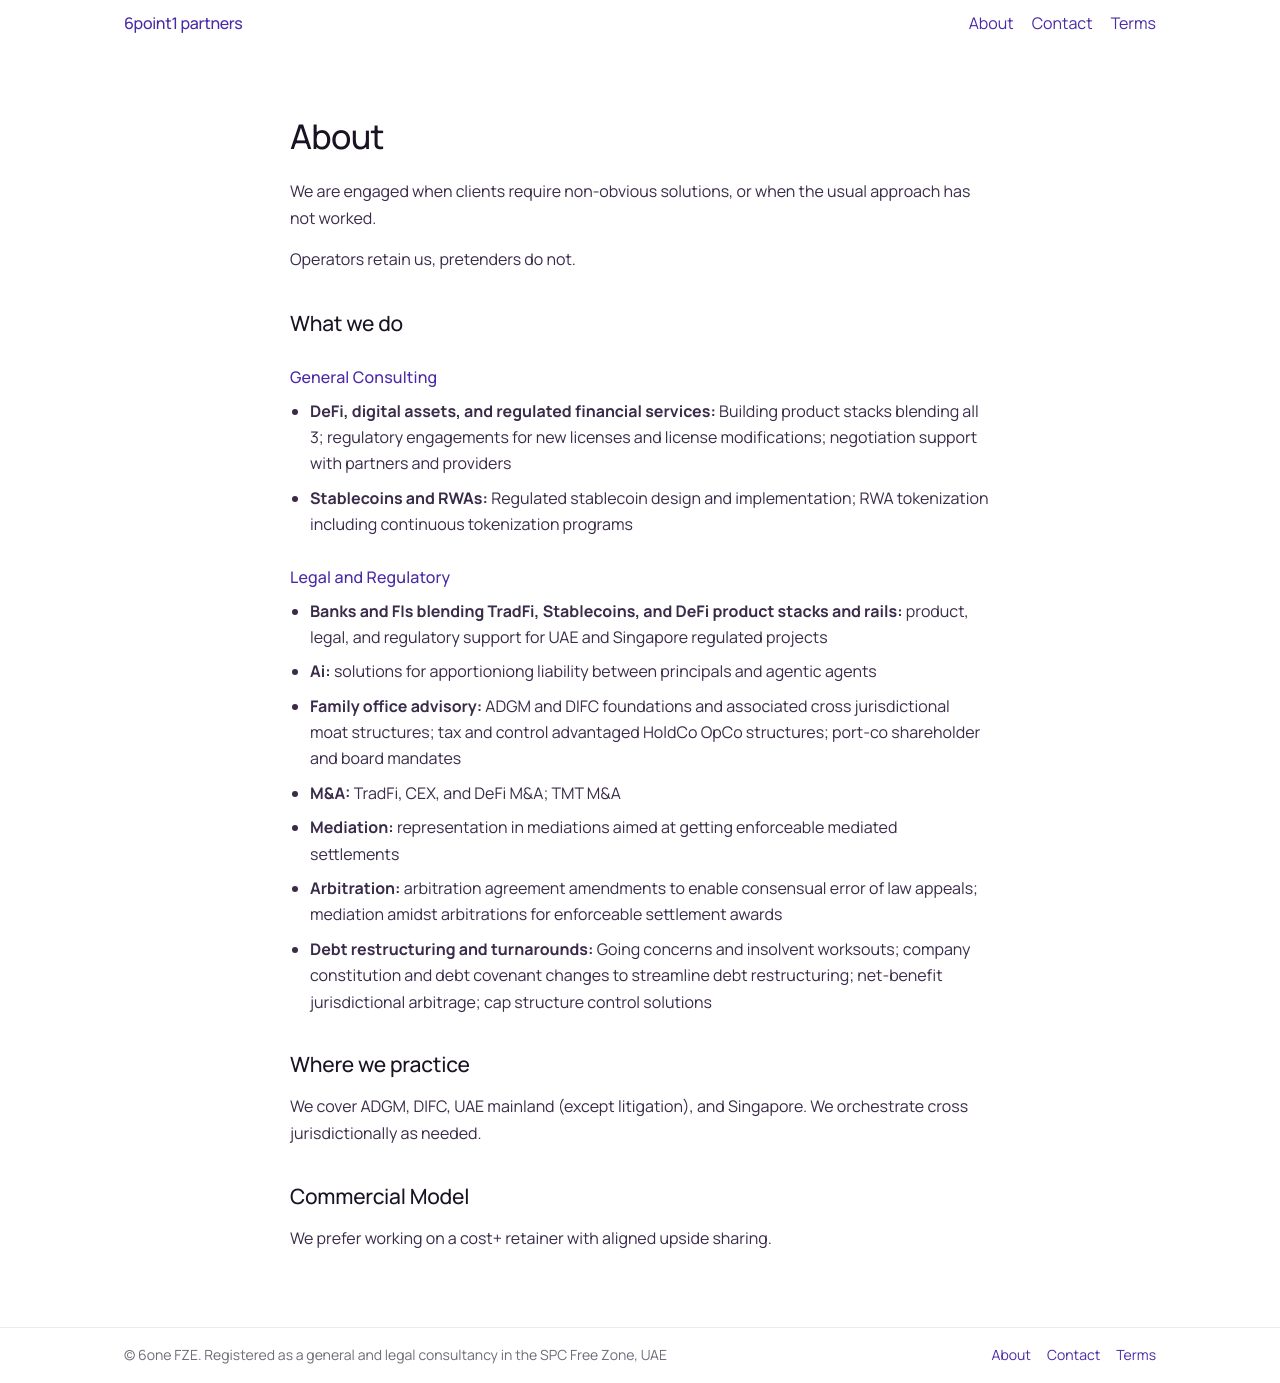
==== about.html @ 3da4a1e4 "Refactor service descriptions for clarity and emphasis Enhanced clarity and emphasis in service desc" ====
<!-- about.html -->
<!doctype html>
<html lang="en">

<head>
  <meta charset="utf-8" />
  <meta name="viewport" content="width=device-width, initial-scale=1" />
  <title>About — 6point1 partners</title>
  <meta name="description" content="About 6point1 partners" />
  <link rel="preconnect" href="https://fonts.googleapis.com">
  <link rel="preconnect" href="https://fonts.gstatic.com" crossorigin>
  <link href="https://fonts.googleapis.com/css2?family=Manrope:wght@400;500&display=swap" rel="stylesheet">
  <link rel="stylesheet" href="styles.css" />
</head>

<body>
  <div class="page">
    <header class="wrap topbar" aria-label="Header">
      <div class="brand"><a href="index.html">6point1 partners</a></div>
      <nav class="nav" aria-label="Navigation">
        <a href="about.html" aria-current="page">About</a>
        <a href="contact.html">Contact</a>
        <a href="terms.html">Terms</a>
      </nav>
    </header>

    <main class="wrap reading" aria-label="About">
      <div class="reading-inner">
        <h1 class="h1">About</h1>

        <p class="p">We are engaged when clients require non-obvious solutions, or when the usual approach has not
          worked.</p>
        <p class="p">Operators retain us, pretenders do not. </p>

        <h2 class="h1-section">What we do</h2>

        <h3 class="h2">General Consulting</h3>
        <ul class="ul">
          <li><b>DeFi, digital assets, and regulated financial services:</b> Building product stacks blending all 3; regulatory engagements for new licenses and license modifications; negotiation support with partners and providers</li>
          
          <li><b>Stablecoins and RWAs:</b> Regulated stablecoin design and implementation; RWA tokenization including continuous tokenization programs</li>
        </ul>

        <h3 class="h2">Legal and Regulatory</h3>
        <ul class="ul">
          <li><b>Banks and FIs blending TradFi, Stablecoins, and DeFi product stacks and rails:</b> product, legal, and regulatory support for UAE and Singapore regulated projects</li>
          
          <li><b>Ai:</b> solutions for apportioniong liability between principals and agentic agents</li>
          
          <li><b>Family office advisory:</b> ADGM and DIFC foundations and associated cross jurisdictional moat structures; tax and control advantaged HoldCo OpCo structures;
            port-co shareholder and board mandates</li>
          
          <li><b>M&A:</b> TradFi, CEX, and DeFi M&A; TMT M&A</li>
          
          <li><b>Mediation:</b> representation in mediations aimed at getting enforceable mediated settlements</li>
          
          <li><b>Arbitration:</b> arbitration agreement amendments to enable consensual error of law appeals; mediation amidst arbitrations for enforceable settlement awards</li>   
          
          <li><b>Debt restructuring and turnarounds:</b> Going concerns and insolvent worksouts; company constitution and debt covenant changes to streamline debt restructuring; net-benefit jurisdictional arbitrage; cap structure control solutions</li>
        </ul>

        <h2 class="h1-section">Where we practice</h2>
        <p class="p">We cover ADGM, DIFC, UAE mainland (except litigation), and Singapore. We orchestrate cross jurisdictionally as needed.</p>
        
        <h2 class="h1-section">Commercial Model</h2>
        <p class="p">We prefer working on a cost+ retainer with aligned upside sharing.</p>
      </div>
    </main>

    <footer class="footer" aria-label="Footer">
      <div class="footer-inner">
        <div class="footer-left">© 6one FZE. Registered as a general and legal consultancy in the SPC Free Zone, UAE</div>
        <div class="footer-right">
          <a href="about.html" aria-current="page">About</a>
          <a href="contact.html">Contact</a>
          <a href="terms.html">Terms</a>
        </div>
      </div>
    </footer>
  </div>
</body>

</html>
---- styles.css ----
/* styles.css */
/* 6point1 — locked system: no containers, no shadows, no noise */

:root {
  --bg-1: #ffffff;
  /* white */
  --bg-2: #ffffff;
  /* white */
  --bg-3: #ffffff;
  /* white */
  --text: #1a1324;
  /* deep violet-charcoal */
  --muted: #3a2b4a;
  /* slightly lighter */
  --brand: #4b2aa6;
  /* closer to Kraken purple */
  --line: rgba(75, 42, 166, 0.35);
  --link: var(--brand);
  --link-hover: var(--brand);
  --max: 1080px;
  --read: 700px;
}

* {
  box-sizing: border-box;
}

html,
body {
  height: 100%;
}

body {
  margin: 0;
  font-family: "Manrope", ui-sans-serif, system-ui, -apple-system, "Segoe UI", Roboto, Helvetica, Arial, "Apple Color Emoji", "Segoe UI Emoji";
  font-weight: 400;
  color: var(--text);
  background: linear-gradient(180deg, var(--bg-1) 0%, var(--bg-2) 52%, var(--bg-3) 100%);
  text-rendering: geometricPrecision;
  -webkit-font-smoothing: antialiased;
  -moz-osx-font-smoothing: grayscale;
}

a {
  color: var(--link);
  text-decoration: none;
  text-underline-offset: 4px;
}

a:hover {
  color: var(--link-hover);
  text-decoration: underline;
}

a:focus-visible {
  outline: 2px solid rgba(75, 42, 166, 0.35);
  outline-offset: 3px;
  border-radius: 6px;
}

.page {
  min-height: 100vh;
  display: flex;
  flex-direction: column;
}

.wrap {
  width: 100%;
  max-width: var(--max);
  margin: 0 auto;
  padding: 36px 24px;
}

/* Top bar for inner pages */
.topbar {
  display: flex;
  align-items: baseline;
  justify-content: space-between;
  gap: 18px;
  padding-top: 12px;
}

.brand {
  font-weight: 500;
  letter-spacing: -0.02em;
  color: var(--brand);
}

.brand a {
  color: var(--brand);
  text-decoration: none;
}

.brand a:hover {
  text-decoration: none;
}

.nav {
  display: flex;
  gap: 18px;
  align-items: baseline;
  justify-content: flex-end;
  flex-wrap: wrap;
}

.nav a {
  font-weight: 400;
}

main {
  flex: 1;
}

/* Homepage centered composition */
.hero {
  flex: 1;
  display: grid;
  place-items: center;
  padding: 56px 0 40px;
}

.hero-inner {
  text-align: center;
  width: 100%;
  max-width: 880px;
  padding: 0 12px;
}

.wordmark {
  font-size: clamp(54px, 7vw, 86px);
  line-height: 1.02;
  letter-spacing: -0.035em;
  font-weight: 500;
  color: var(--brand);
  margin: 0 0 18px 0;
}

.tag1 {
  font-size: clamp(18px, 2.1vw, 22px);
  line-height: 1.25;
  font-weight: 500;
  /* slight emphasis per micro-adjustment */
  color: var(--text);
  margin: 0 0 14px 0;
}

.divider {
  width: min(220px, 44vw);
  height: 1px;
  background: var(--line);
  margin: 0 auto 18px;
}

.tag2 {
  font-size: clamp(16px, 2.0vw, 20px);
  line-height: 1.5;
  font-weight: 400;
  color: var(--muted);
  margin: 0;
  max-width: 44ch;
  margin-left: auto;
  margin-right: auto;
}

.hero-links {
  margin-top: 30px;
  display: inline-flex;
  gap: 18px;
  align-items: center;
  justify-content: center;
  flex-wrap: wrap;
}

.hero-links a {
  font-size: 16px;
  font-weight: 400;
}

/* Reading pages */
.reading {
  padding: 44px 0 60px;
}

.reading-inner {
  max-width: var(--read);
  margin: 0 auto;
}

.h1 {
  font-size: clamp(26px, 3.2vw, 34px);
  font-weight: 500;
  letter-spacing: -0.02em;
  margin: 0 0 18px 0;
  color: var(--text);
}

.h1-section {
  font-size: clamp(18px, 2.0vw, 21px);
  font-weight: 500;
  letter-spacing: -0.01em;
  margin: 36px 0 14px 0;
  color: var(--text);
}

.h2 {
  font-size: 16px;
  font-weight: 500;
  letter-spacing: 0.01em;
  margin: 28px 0 10px;
  color: var(--brand);
}

.p {
  margin: 0 0 14px 0;
  font-size: 16px;
  line-height: 1.7;
  color: var(--muted);
}

.ul {
  margin: 10px 0 16px 20px;
  padding: 0;
  color: var(--muted);
}

.ul li {
  margin: 8px 0;
  line-height: 1.65;
}

/* Footer */
.footer {
  width: 100%;
  border-top: 1px solid rgba(36, 27, 47, 0.08);
  padding: 18px 0;
}

.footer-inner {
  width: 100%;
  max-width: var(--max);
  margin: 0 auto;
  padding: 0 24px;
  display: flex;
  align-items: baseline;
  justify-content: space-between;
  gap: 16px;
  flex-wrap: wrap;
}

.footer-left {
  font-size: 14px;
  color: rgba(36, 27, 47, 0.65);
}

.footer-right {
  display: flex;
  gap: 16px;
  flex-wrap: wrap;
}

.footer-right a {
  font-size: 14px;
}

/* Small screens */
@media (max-width: 520px) {
  .wrap {
    padding: 28px 18px;
  }

  .topbar {
    flex-direction: column;
    align-items: flex-start;
    gap: 10px;
  }

  .nav {
    justify-content: flex-start;
  }

  .hero {
    padding: 44px 0 28px;
  }

  .hero-links {
    gap: 14px;
  }
}
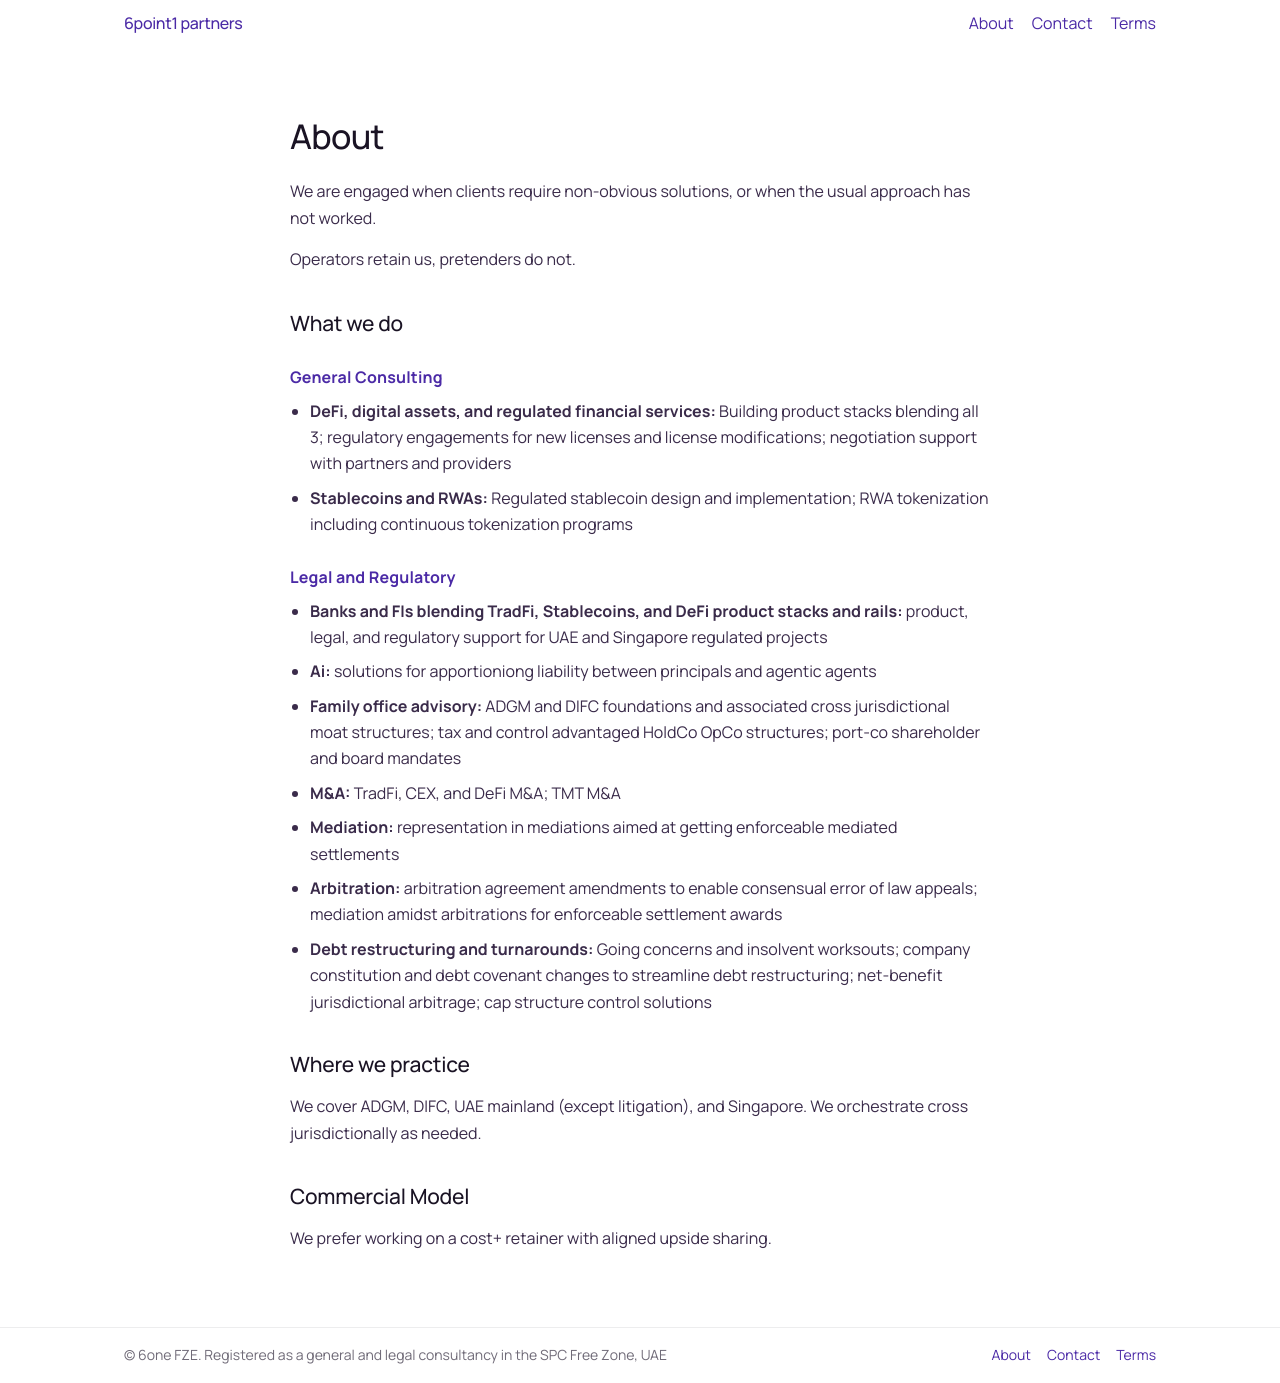
==== commit 1268223e: "Bold section titles in about.html" ====
--- a/about.html
+++ b/about.html
@@ -34,14 +34,14 @@
 
         <h2 class="h1-section">What we do</h2>
 
-        <h3 class="h2">General Consulting</h3>
+        <h3 class="h2"><b>General Consulting</b></h3>
         <ul class="ul">
           <li><b>DeFi, digital assets, and regulated financial services:</b> Building product stacks blending all 3; regulatory engagements for new licenses and license modifications; negotiation support with partners and providers</li>
           
           <li><b>Stablecoins and RWAs:</b> Regulated stablecoin design and implementation; RWA tokenization including continuous tokenization programs</li>
         </ul>
 
-        <h3 class="h2">Legal and Regulatory</h3>
+        <h3 class="h2"><b>Legal and Regulatory</b></h3>
         <ul class="ul">
           <li><b>Banks and FIs blending TradFi, Stablecoins, and DeFi product stacks and rails:</b> product, legal, and regulatory support for UAE and Singapore regulated projects</li>
           
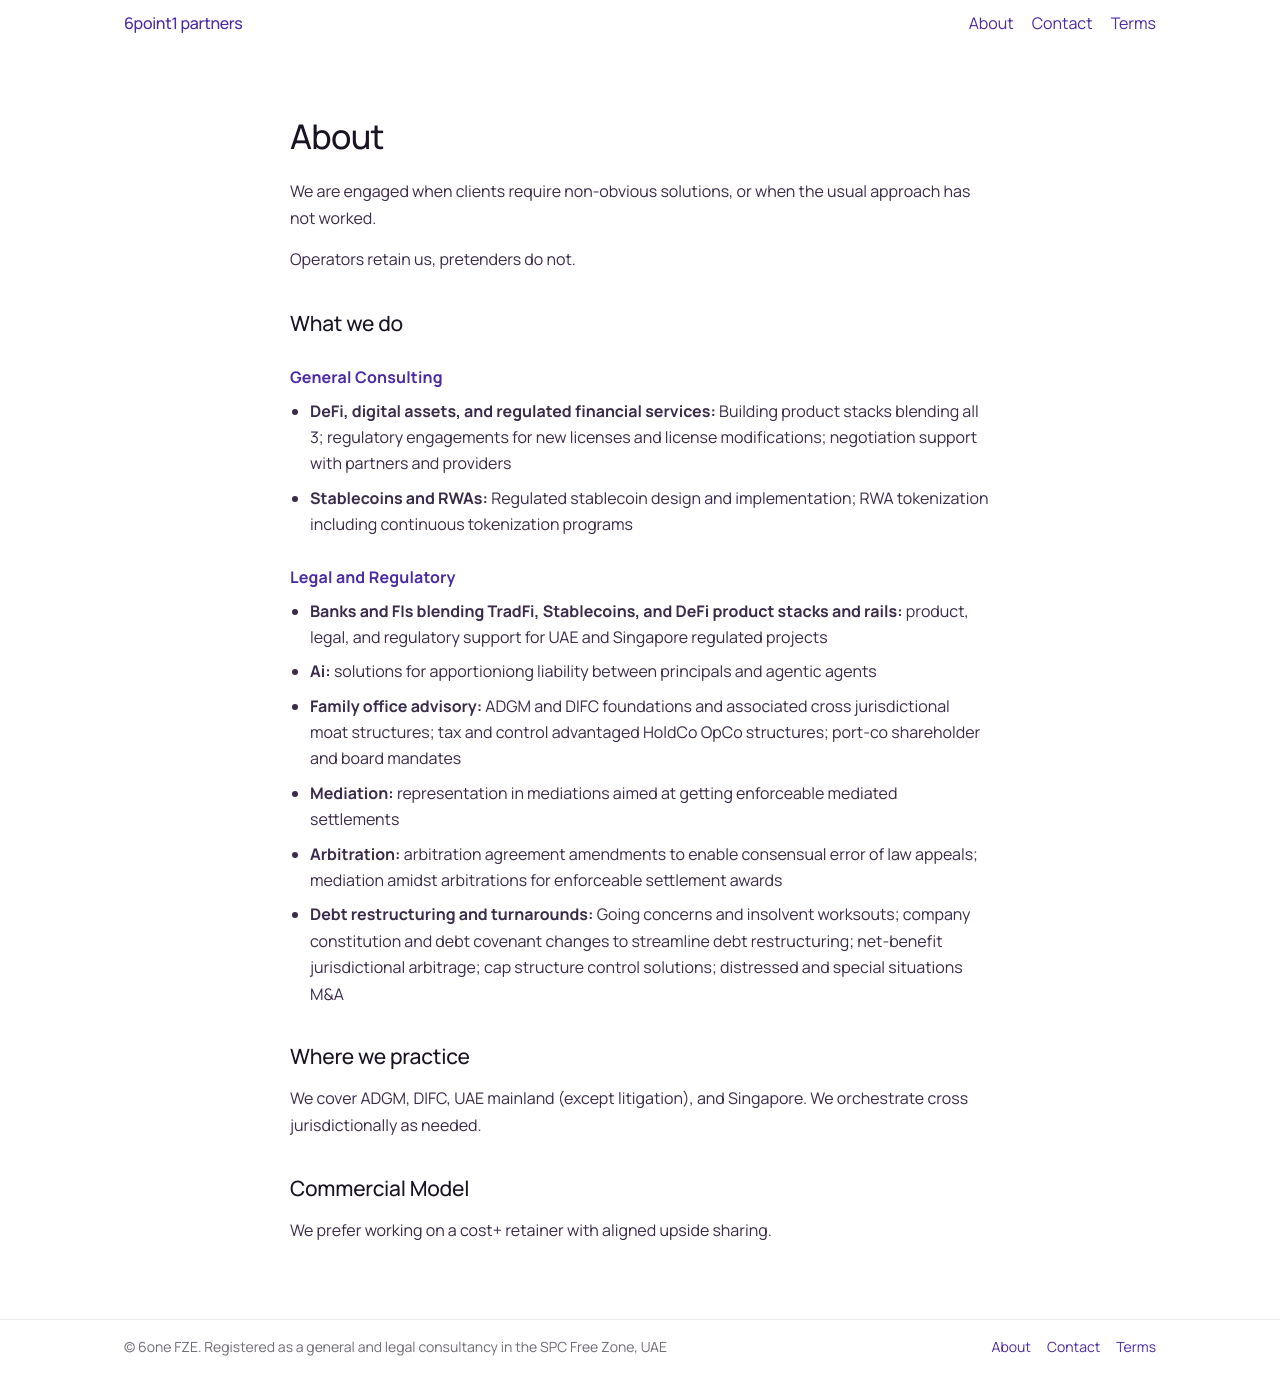
==== commit 13143ddc: "Enhance debt restructuring section with M&A details and delete M&A standalone section Added 'distres" ====
--- a/about.html
+++ b/about.html
@@ -50,13 +50,11 @@
           <li><b>Family office advisory:</b> ADGM and DIFC foundations and associated cross jurisdictional moat structures; tax and control advantaged HoldCo OpCo structures;
             port-co shareholder and board mandates</li>
           
-          <li><b>M&A:</b> TradFi, CEX, and DeFi M&A; TMT M&A</li>
-          
           <li><b>Mediation:</b> representation in mediations aimed at getting enforceable mediated settlements</li>
           
           <li><b>Arbitration:</b> arbitration agreement amendments to enable consensual error of law appeals; mediation amidst arbitrations for enforceable settlement awards</li>   
           
-          <li><b>Debt restructuring and turnarounds:</b> Going concerns and insolvent worksouts; company constitution and debt covenant changes to streamline debt restructuring; net-benefit jurisdictional arbitrage; cap structure control solutions</li>
+          <li><b>Debt restructuring and turnarounds:</b> Going concerns and insolvent worksouts; company constitution and debt covenant changes to streamline debt restructuring; net-benefit jurisdictional arbitrage; cap structure control solutions; distressed and special situations M&A</li>
         </ul>
 
         <h2 class="h1-section">Where we practice</h2>
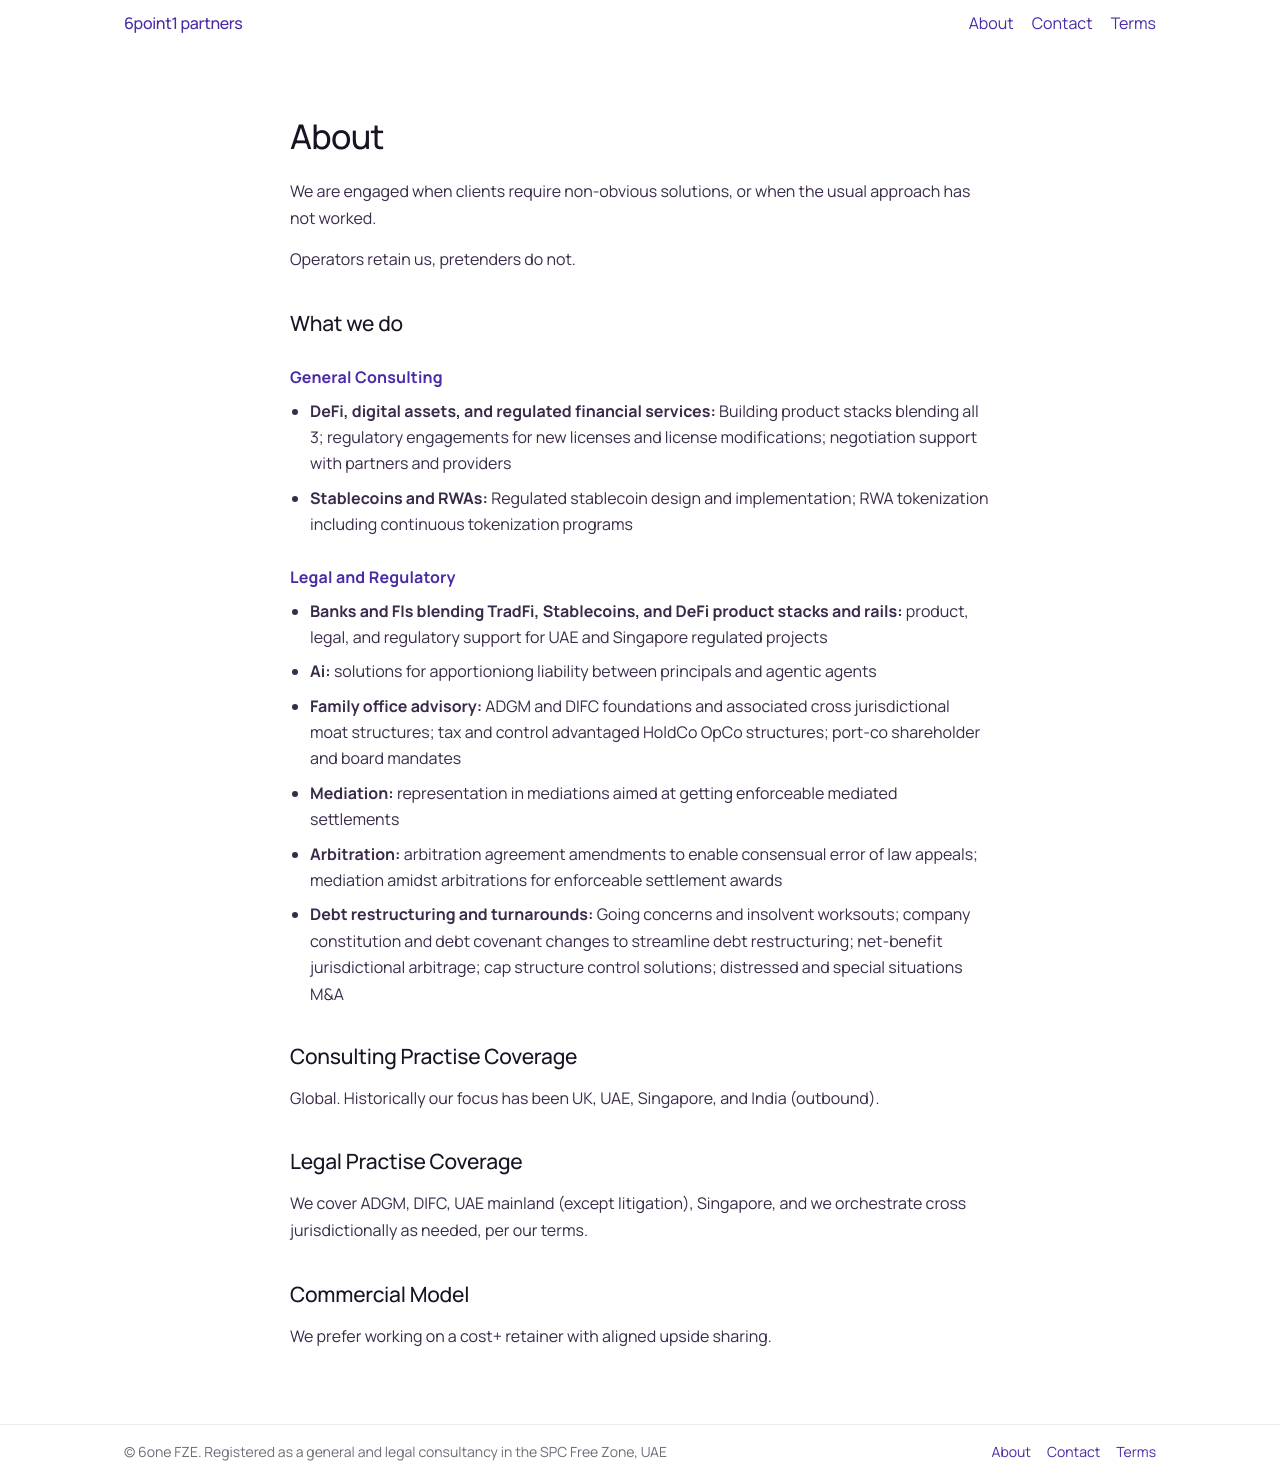
==== commit 4efaac8d: "Update section headers and descriptions in about.html" ====
--- a/about.html
+++ b/about.html
@@ -57,9 +57,12 @@
           <li><b>Debt restructuring and turnarounds:</b> Going concerns and insolvent worksouts; company constitution and debt covenant changes to streamline debt restructuring; net-benefit jurisdictional arbitrage; cap structure control solutions; distressed and special situations M&A</li>
         </ul>
 
-        <h2 class="h1-section">Where we practice</h2>
-        <p class="p">We cover ADGM, DIFC, UAE mainland (except litigation), and Singapore. We orchestrate cross jurisdictionally as needed.</p>
-        
+        <h2 class="h1-section">Consulting Practise Coverage</h2>
+        <p class="p">Global. Historically our focus has been UK, UAE, Singapore, and India (outbound).</p>
+
+        <h2 class="h1-section">Legal Practise Coverage</h2>
+        <p class="p">We cover ADGM, DIFC, UAE mainland (except litigation), Singapore, and we orchestrate cross jurisdictionally as needed, per our terms.</p>
+          
         <h2 class="h1-section">Commercial Model</h2>
         <p class="p">We prefer working on a cost+ retainer with aligned upside sharing.</p>
       </div>
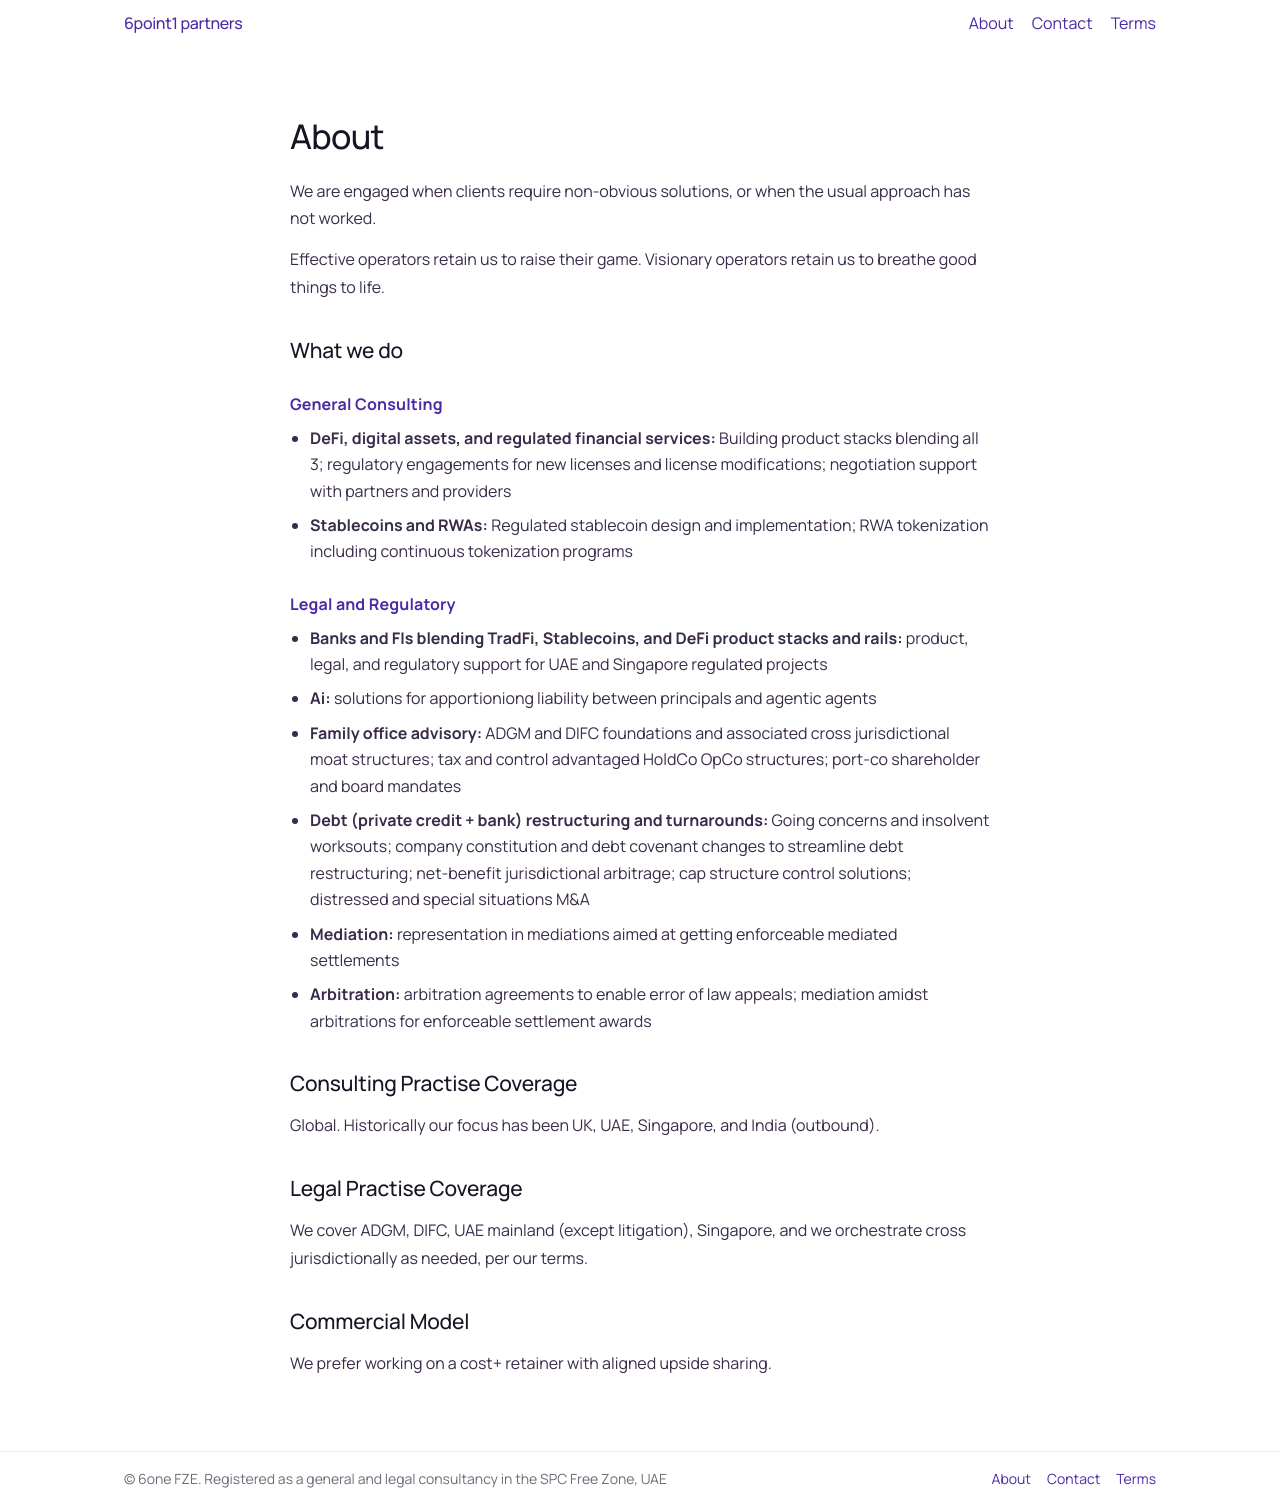
==== commit ef535a0a: "Revise service descriptions in about.html Updated the description of services offered, including deb" ====
--- a/about.html
+++ b/about.html
@@ -30,7 +30,7 @@
 
         <p class="p">We are engaged when clients require non-obvious solutions, or when the usual approach has not
           worked.</p>
-        <p class="p">Operators retain us, pretenders do not. </p>
+        <p class="p">Effective operators retain us to raise their game. Visionary operators retain us to breathe good things to life.</p>
 
         <h2 class="h1-section">What we do</h2>
 
@@ -50,11 +50,11 @@
           <li><b>Family office advisory:</b> ADGM and DIFC foundations and associated cross jurisdictional moat structures; tax and control advantaged HoldCo OpCo structures;
             port-co shareholder and board mandates</li>
           
+          <li><b>Debt (private credit + bank) restructuring and turnarounds:</b> Going concerns and insolvent worksouts; company constitution and debt covenant changes to streamline debt restructuring; net-benefit jurisdictional arbitrage; cap structure control solutions; distressed and special situations M&A</li>
+          
           <li><b>Mediation:</b> representation in mediations aimed at getting enforceable mediated settlements</li>
           
-          <li><b>Arbitration:</b> arbitration agreement amendments to enable consensual error of law appeals; mediation amidst arbitrations for enforceable settlement awards</li>   
-          
-          <li><b>Debt restructuring and turnarounds:</b> Going concerns and insolvent worksouts; company constitution and debt covenant changes to streamline debt restructuring; net-benefit jurisdictional arbitrage; cap structure control solutions; distressed and special situations M&A</li>
+          <li><b>Arbitration:</b> arbitration agreements to enable error of law appeals; mediation amidst arbitrations for enforceable settlement awards</li>
         </ul>
 
         <h2 class="h1-section">Consulting Practise Coverage</h2>
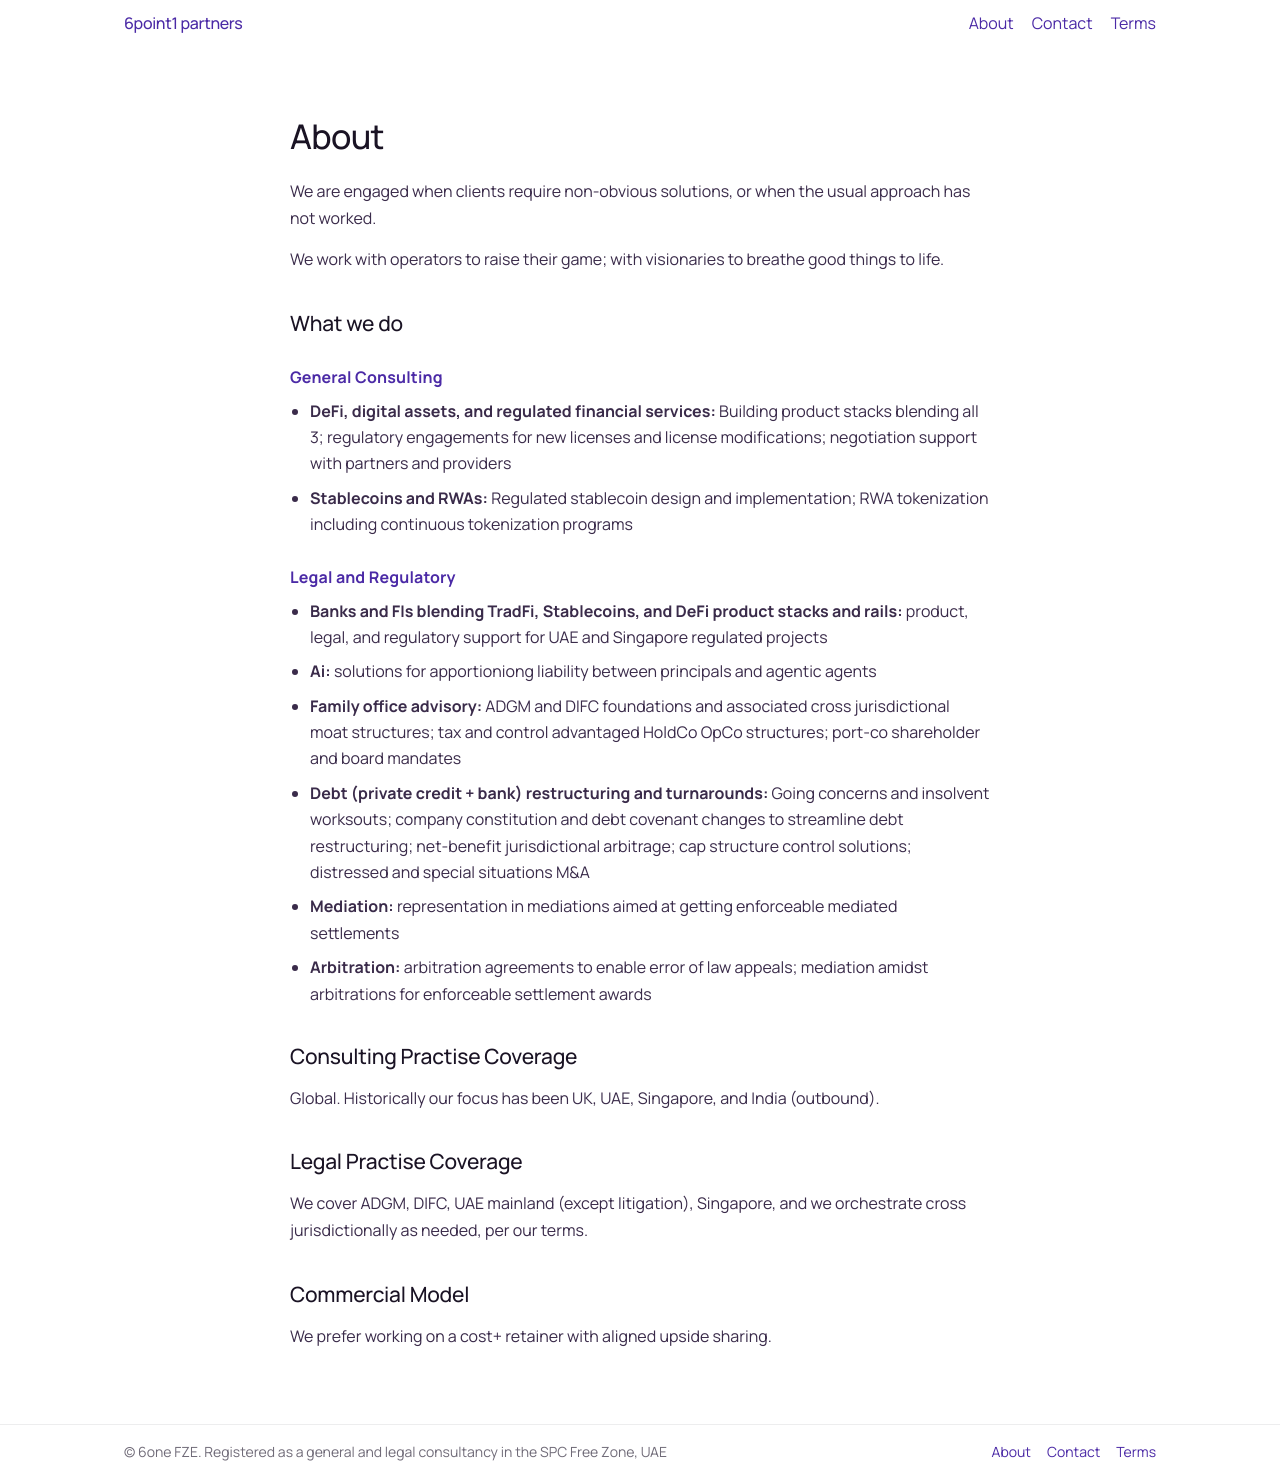
==== commit e59042f9: "Revise paragraph for clarity and conciseness" ====
--- a/about.html
+++ b/about.html
@@ -30,7 +30,7 @@
 
         <p class="p">We are engaged when clients require non-obvious solutions, or when the usual approach has not
           worked.</p>
-        <p class="p">Effective operators retain us to raise their game. Visionary operators retain us to breathe good things to life.</p>
+        <p class="p">We work with operators to raise their game; with visionaries to breathe good things to life.</p>
 
         <h2 class="h1-section">What we do</h2>
 
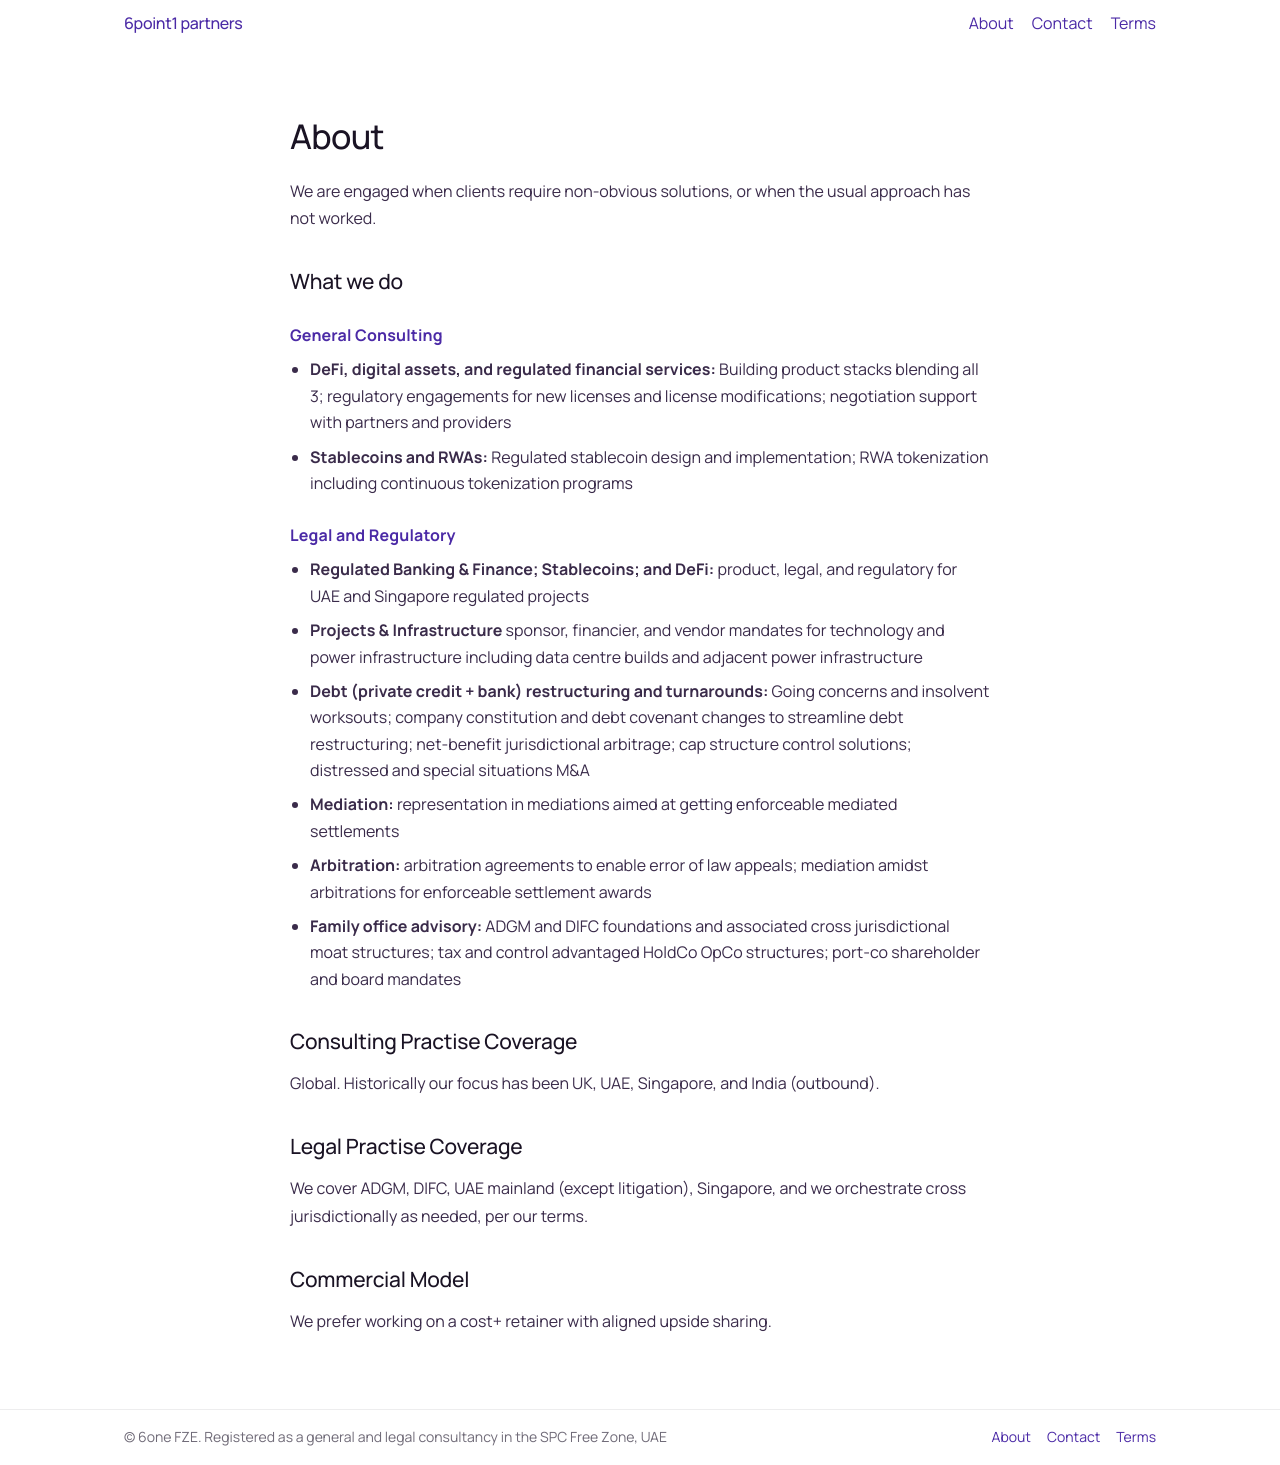
==== commit d00f2184: "Revise content in about.html for clarity and updates Updated various sections in the About page to i" ====
--- a/about.html
+++ b/about.html
@@ -30,7 +30,6 @@
 
         <p class="p">We are engaged when clients require non-obvious solutions, or when the usual approach has not
           worked.</p>
-        <p class="p">We work with operators to raise their game; with visionaries to breathe good things to life.</p>
 
         <h2 class="h1-section">What we do</h2>
 
@@ -43,18 +42,18 @@
 
         <h3 class="h2"><b>Legal and Regulatory</b></h3>
         <ul class="ul">
-          <li><b>Banks and FIs blending TradFi, Stablecoins, and DeFi product stacks and rails:</b> product, legal, and regulatory support for UAE and Singapore regulated projects</li>
+          <li><b>Regulated Banking & Finance; Stablecoins; and DeFi:</b> product, legal, and regulatory for UAE and Singapore regulated projects</li>
           
-          <li><b>Ai:</b> solutions for apportioniong liability between principals and agentic agents</li>
-          
-          <li><b>Family office advisory:</b> ADGM and DIFC foundations and associated cross jurisdictional moat structures; tax and control advantaged HoldCo OpCo structures;
-            port-co shareholder and board mandates</li>
+          <li><b>Projects & Infrastructure</b> sponsor, financier, and vendor mandates for technology and power infrastructure including data centre builds and adjacent power infrastructure</li>
           
           <li><b>Debt (private credit + bank) restructuring and turnarounds:</b> Going concerns and insolvent worksouts; company constitution and debt covenant changes to streamline debt restructuring; net-benefit jurisdictional arbitrage; cap structure control solutions; distressed and special situations M&A</li>
           
           <li><b>Mediation:</b> representation in mediations aimed at getting enforceable mediated settlements</li>
           
           <li><b>Arbitration:</b> arbitration agreements to enable error of law appeals; mediation amidst arbitrations for enforceable settlement awards</li>
+
+          <li><b>Family office advisory:</b> ADGM and DIFC foundations and associated cross jurisdictional moat structures; tax and control advantaged HoldCo OpCo structures;
+            port-co shareholder and board mandates</li>
         </ul>
 
         <h2 class="h1-section">Consulting Practise Coverage</h2>
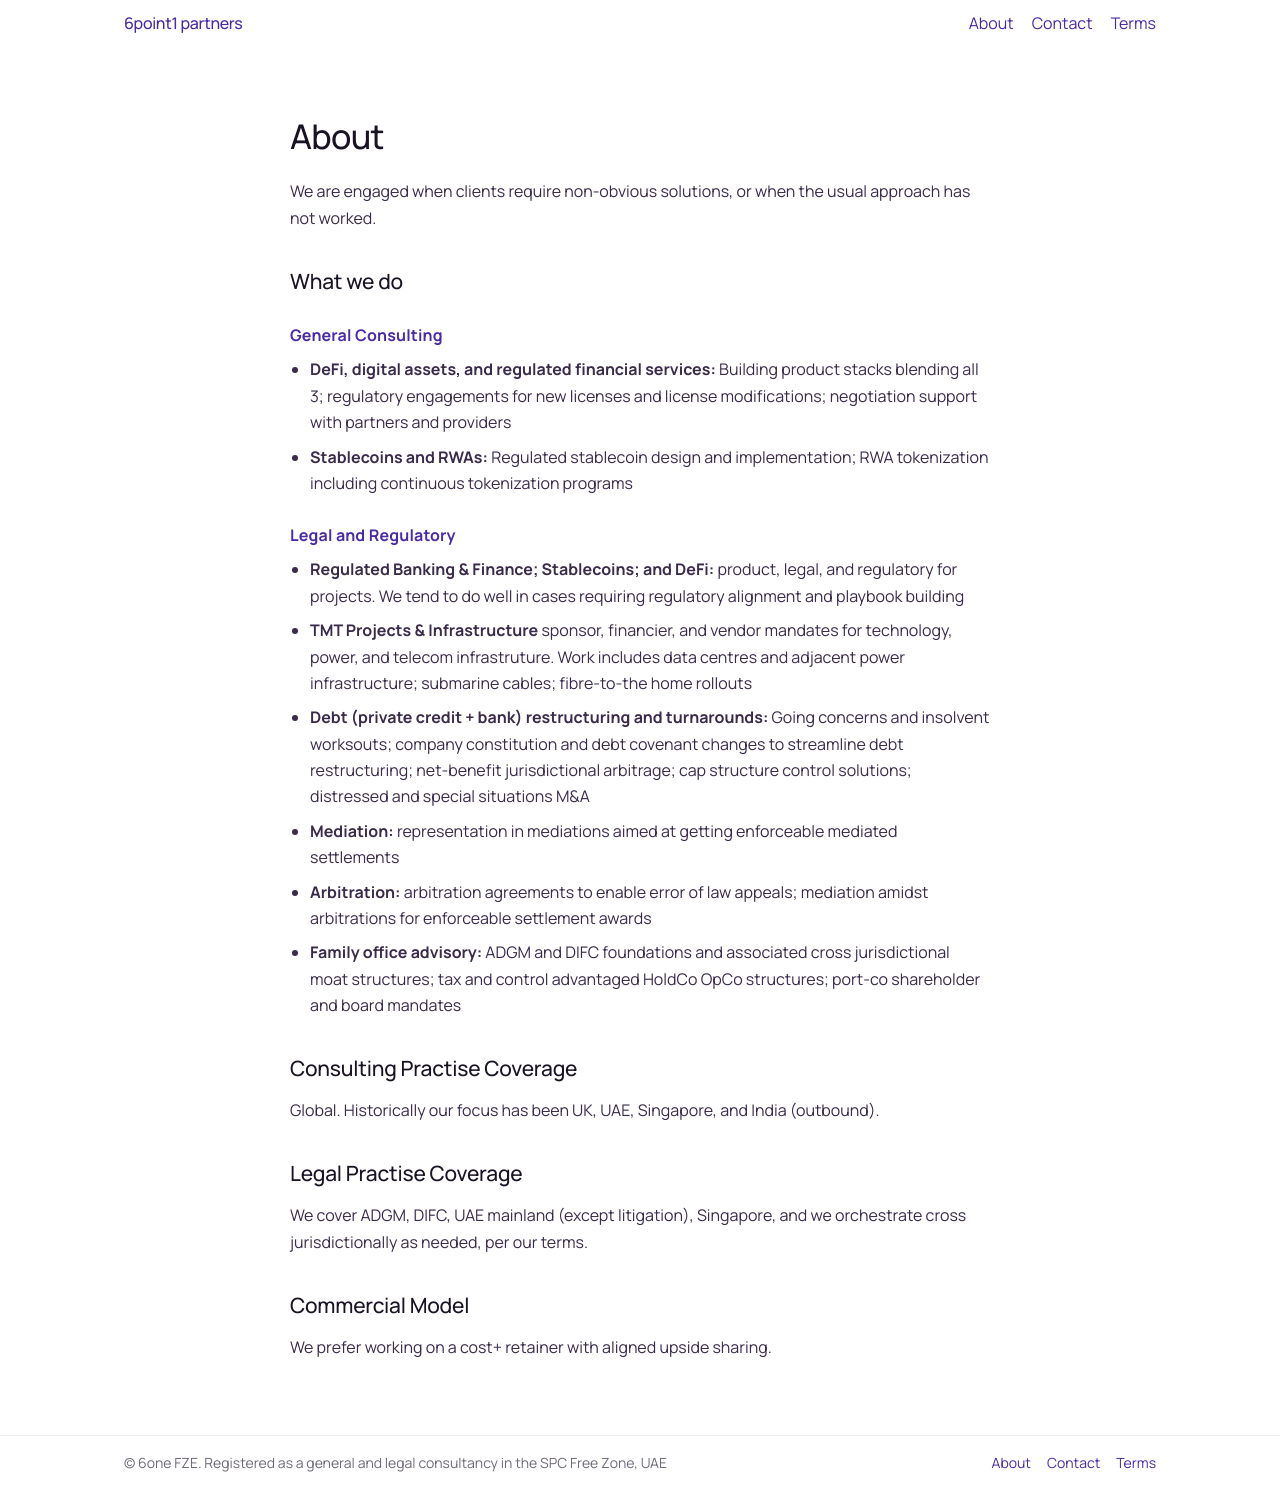
==== commit c76a9e82: "Revise legal and regulatory section in about.html" ====
--- a/about.html
+++ b/about.html
@@ -42,9 +42,9 @@
 
         <h3 class="h2"><b>Legal and Regulatory</b></h3>
         <ul class="ul">
-          <li><b>Regulated Banking & Finance; Stablecoins; and DeFi:</b> product, legal, and regulatory for UAE and Singapore regulated projects</li>
+          <li><b>Regulated Banking & Finance; Stablecoins; and DeFi:</b> product, legal, and regulatory for projects. We tend to do well in cases requiring regulatory alignment and playbook building</li>
           
-          <li><b>Projects & Infrastructure</b> sponsor, financier, and vendor mandates for technology and power infrastructure including data centre builds and adjacent power infrastructure</li>
+          <li><b>TMT Projects & Infrastructure</b> sponsor, financier, and vendor mandates for technology, power, and telecom infrastruture. Work includes data centres and adjacent power infrastructure; submarine cables; fibre-to-the home rollouts</li>
           
           <li><b>Debt (private credit + bank) restructuring and turnarounds:</b> Going concerns and insolvent worksouts; company constitution and debt covenant changes to streamline debt restructuring; net-benefit jurisdictional arbitrage; cap structure control solutions; distressed and special situations M&A</li>
           
